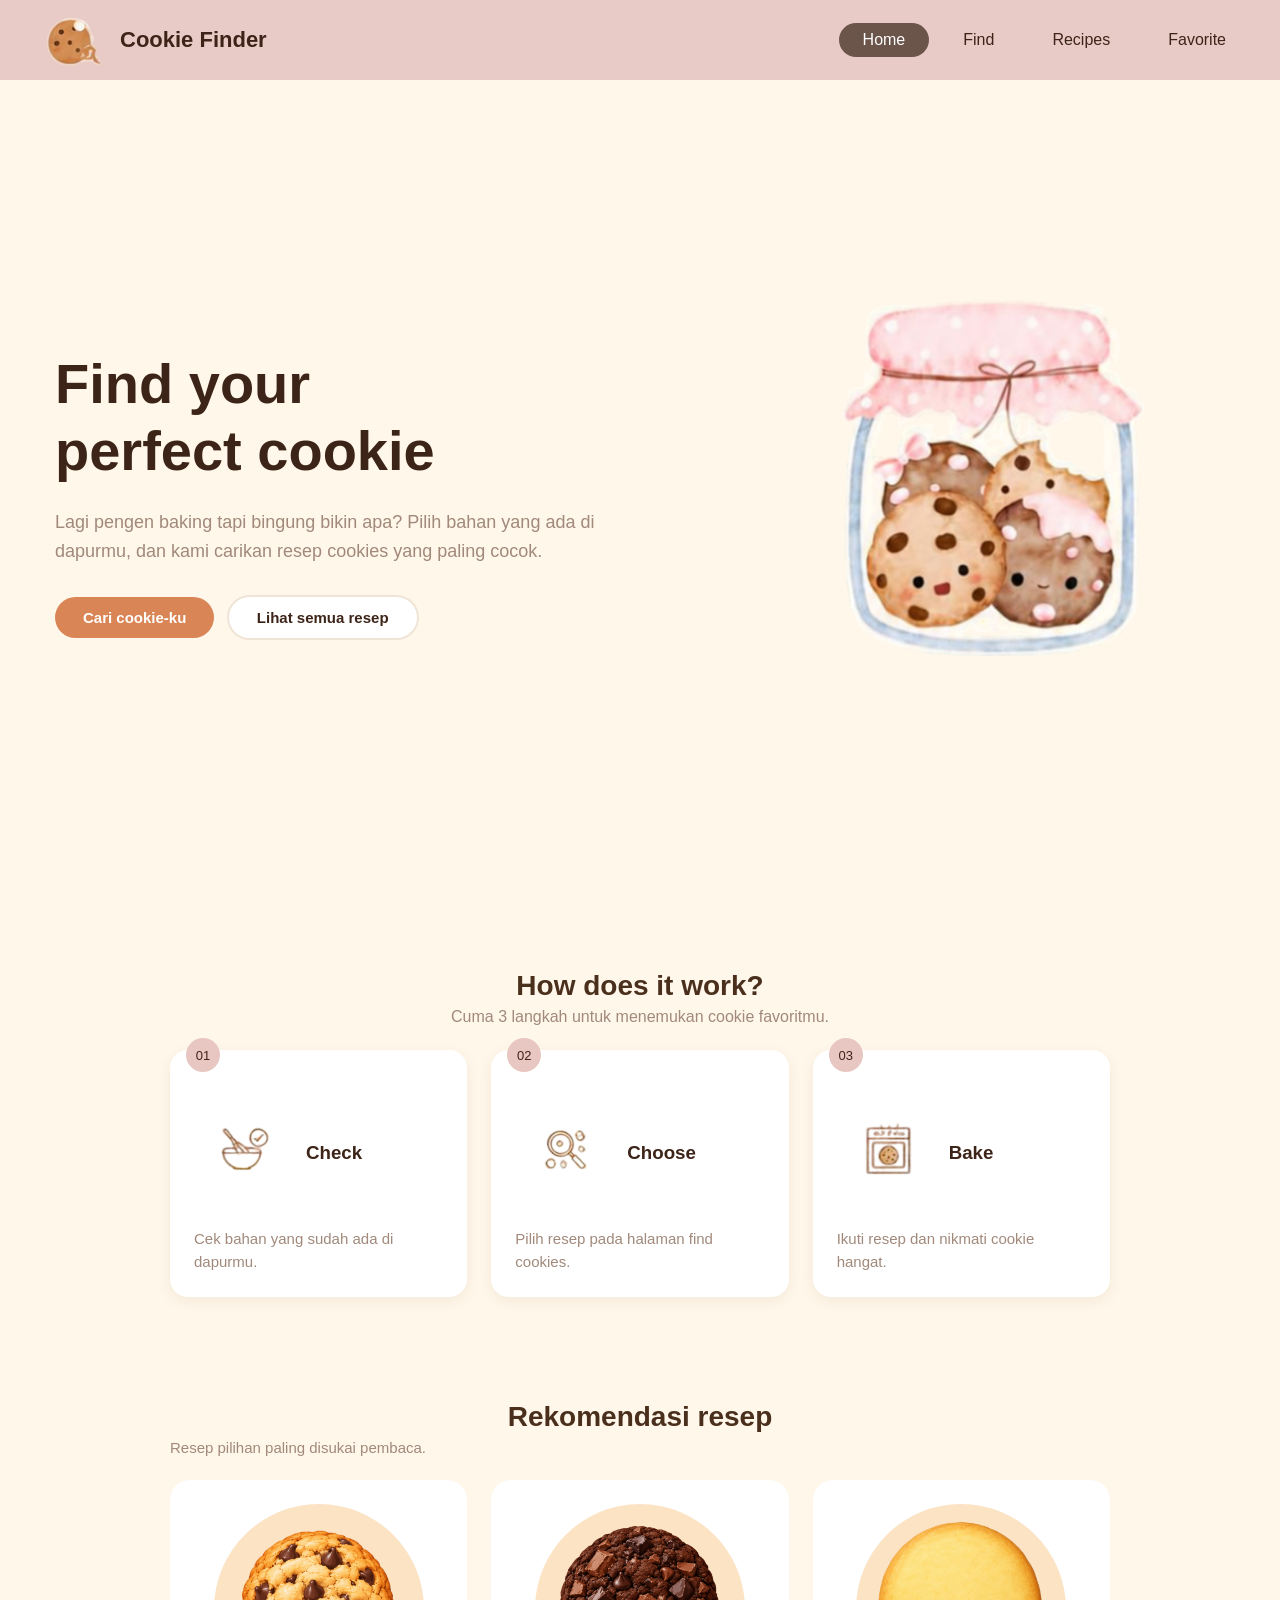
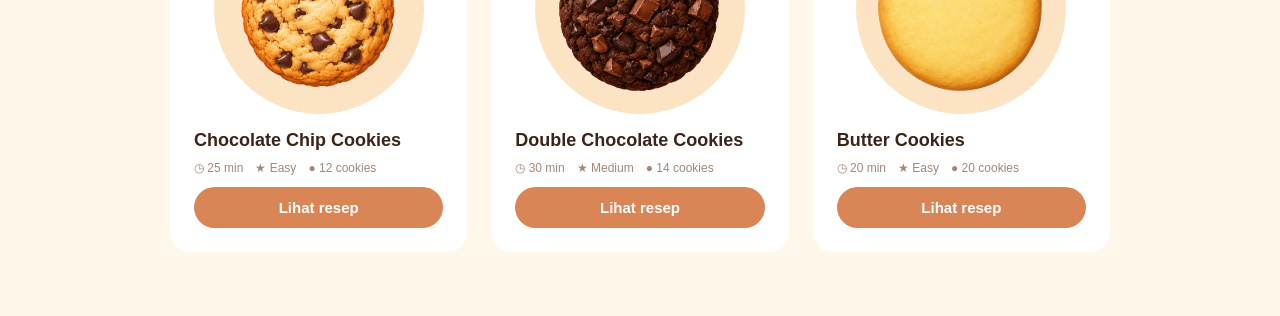
==== index.html @ 4f570fc7 "Rename home.html to index.html" ====
<!DOCTYPE html>
<html lang="id">
<head>
    <meta charset="UTF-8">
    <meta name="viewport" content="width=device-width, initial-scale=1">
    <title>Home - Cookie Finder</title>
    <link rel="stylesheet" href="style.css">
</head>
<body data-halaman="home">
<!-- Navigasi -->
<header class="navbar">
    <a class="brand" href="index.html"><img src="gambar/logo.png" alt=""><span>Cookie Finder</span></a>
    <nav>
        <a href="index.html" class="aktif">Home</a>
        <a href="find.html">Find</a>
        <a href="recipes.html">Recipes</a>
        <a href="favorite.html">Favorite</a>
    </nav>
</header>
 
<!-- Hero -->
<section class="hero">
    <div class="hero-teks">
        <h1>Find your<br>perfect cookie</h1>
        <p>Lagi pengen baking tapi bingung bikin apa? Pilih bahan yang ada di dapurmu, dan kami carikan resep cookies yang paling cocok.</p>
        <a class="btn" href="find.html">Cari cookie-ku</a>
        <a class="btn btn-putih" href="recipes.html">Lihat semua resep</a>
    </div>
    <img src="gambar/hero - toples.png" alt="Toples cookies">
</section>
 
<!-- How does it work -->
<section class="bagian">
    <h2 class="judul-tengah">How does it work?</h2>
    <p class="sub-tengah">Cuma 3 langkah untuk menemukan cookie favoritmu.</p>
    <div class="grid-3">
        <div class="langkah-box"><span class="no">01</span><div class="baris"><img src="gambar/ikon-check.png" alt=""><h3>Check</h3></div><p>Cek bahan yang sudah ada di dapurmu.</p></div>
        <div class="langkah-box"><span class="no">02</span><div class="baris"><img src="gambar/ikon-choose.png" alt=""><h3>Choose</h3></div><p>Pilih resep pada halaman find cookies.</p></div>
        <div class="langkah-box"><span class="no">03</span><div class="baris"><img src="gambar/ikon-bake.png" alt=""><h3>Bake</h3></div><p>Ikuti resep dan nikmati cookie hangat.</p></div>
    </div>
</section>
 
<!-- Rekomendasi -->
<section class="bagian">
    <h2>Rekomendasi resep</h2>
    <p class="sub">Resep pilihan paling disukai pembaca.</p>
    <div class="grid-3" id="rekomendasi"></div>
</section>
 
<script src="script.js"></script>
</body>
</html>
---- style.css ----
*{
    margin:0;
    padding:0;
    box-sizing:border-box;
    font-family: 'Poppins', sans-serif;
 }
 
.login-section {
    display:flex;
    justify-content:center;
    align-items:center;
    height:100vh;
    width:100%;
    background:#fff3dc;
}

.login-box {
    position:relative;
    width:400px;
    height: 450px;
    background:#fffaf3;
    border: 2px solid #c98650;
    border-radius: 20px;
    display:flex;
    justify-content:center;
    align-items:center;
    backdrop-filter:blur(10px);
}
 
 h2 { 
    font-size: 2em;
    color: #4a2f1d;
    text-align: center;
 }

 .input-box {
    position:relative;
    width: 310px;
    border-bottom: 2px solid #c98650;
    margin-bottom: 30px;
 }

 .input-box label {
        position:absolute;
        top: 50%;
        left: 5px;
        transform: translateY(-50%);
        color:#4a2f1d;
        font-size: 1em;
        pointer-events:none;
        transition: .5s;
    }
.input-box input:focus ~ label,
    .input-box input:valid ~ label {
        top:-5px;
        color:#c98650;
        font-size: 0.8em;
    }
 .input-box input {
    width: 100%;
    height: 50px;
    background: transparent;
    border: none;
    outline: none;
    font-size: 1em;
    color:#4a2f1d;
    padding: 0 35px 0 5px;
 }   

 .remember-forgot {
    display:flex;
    justify-content:space-between;
    margin: -15px 0 15px;
    font-size: 0.9em;
    color:#4a2f1d;
 }

 .remember-forgot label input {
    margin-right: 3px;
 }

 .remember-forgot a {
    color:#c98650;
    text-decoration:none;
 }

 .remember-forgot a:hover {
    text-decoration:underline;
 }

 button {
    width: 100%;
    height: 50px;
    border: none;
    background:#c98650;
    border-radius: 40px;
    font-size: 1em;
    color:#fff;
    font-weight: 600;
    cursor:pointer;
    outline:none;
 }

 .register-link {
    text-align:center;
    margin: 30px 0 10px;
    font-size: 0.9em;
    color:#4a2f1d;
 }

 .register-link a {
    color:#c98650;
    text-decoration:none;
    font-weight: 600;
 }

 .register-link a:hover {
    text-decoration:underline;
 }

 @import url('https://fonts.googleapis.com/css2?family=Poppins:wght@400;500;600;700&display=swap');

* { margin: 0; padding: 0; box-sizing: border-box; font-family: 'Poppins', Verdana, sans-serif; }

:root {
    --bg: #fff7ea;
    --nav: #e8cbc6;
    --coklat: #3d2418;
    --coklat2: #7a5545;
    --aksen: #d98555;
    --abu: #a1897b;
    --pink: #e8c6c2;
}

body { background: var(--bg); color: var(--coklat); min-height: 100vh; }
[hidden] { display: none !important; }

/* ===== Navbar ===== */
.navbar {
    background: var(--nav);
    height: 80px;
    padding: 0 30px;
    display: flex;
    align-items: center;
    justify-content: space-between;
    position: sticky;
    top: 0;
    z-index: 10;
}
.brand { display: flex; align-items: center; gap: 10px; text-decoration: none; color: var(--coklat); font-size: 22px; font-weight: 700; }
.brand img { height: 120px; }
.navbar nav { display: flex; gap: 10px; }
.navbar nav a { text-decoration: none; color: var(--coklat); padding: 8px 24px; border-radius: 50px; font-weight: 500; }
.navbar nav a.aktif { background: #6b5449; color: white; }

/* ===== Layout umum ===== */
.bagian { max-width: 1000px; margin: 0 auto; padding: 40px 30px; }
h1 { font-size: 36px; font-weight: 700; line-height: 1.2; }
h2 { font-size: 28px; font-weight: 700; }
.sub { color: var(--abu); font-size: 15px; margin-top: 6px; }
.tengah, .judul-tengah, .sub-tengah { text-align: center; }
.judul-tengah { margin-top: 20px; }
.sub-tengah { color: var(--abu); margin: 6px 0 24px; }
.kanan { text-align: right; margin-top: 30px; }
.grid-3 { display: grid; grid-template-columns: repeat(3, 1fr); gap: 24px; margin: 24px 0; }
.grid-2 { display: grid; grid-template-columns: 1fr 1fr; gap: 24px; margin: 24px 0 30px; }
.kosong { grid-column: 1 / -1; text-align: center; color: var(--abu); padding: 30px; }

/* ===== Tombol ===== */
.btn {
    display: inline-block;
    background: var(--aksen);
    color: white;
    border: none;
    border-radius: 50px;
    padding: 12px 28px;
    font-weight: 600;
    font-size: 15px;
    text-decoration: none;
    cursor: pointer;
    text-align: center;
}
.btn:hover { filter: brightness(0.95); }
.btn-putih { background: white; color: var(--coklat); border: 2px solid #f0e4d6; }
.btn-pink { background: #ffd6d6; color: var(--coklat); }
.btn-pink-soft { background: #f6e3dc; color: var(--coklat2); }
.btn-coklat { background: #7a5545; }
.btn.kecil { padding: 8px 20px; font-size: 14px; }
.tautan { background: none; border: none; color: var(--coklat2); cursor: pointer; font-size: 14px; }

/* ===== Home ===== */
.hero { max-width: 1250px; margin: 0 auto; padding: 70px 40px; display: flex; align-items: center; justify-content: space-between; gap: 48px; }
.hero-teks { max-width: 560px; }
.hero h1 { font-size: 56px; }
.hero-teks p { color: var(--abu); margin: 24px 0 30px; line-height: 1.6; font-size: 18px; }
.hero-teks .btn { margin-right: 8px; }
.hero img { width: 460px; max-width: 48%; }

/* --- Check, Choose, Bake --- */
.langkah-box { background: white; border-radius: 18px; padding: 28px 24px 24px; position: relative; box-shadow: 0 4px 14px rgba(120, 80, 50, 0.08); }
.langkah-box .no { position: absolute; top: -12px; left: 16px; background: var(--pink); color: var(--coklat); width: 34px; height: 34px; border-radius: 50%; display: grid; place-items: center; font-size: 13px; }
.langkah-box .baris { display: flex; align-items: center; justify-content: flex-start; gap: 12px; }
.langkah-box img { width: 150px; height: 150px; flex: 0 0 84px; margin: 0; object-fit: contain; }
.langkah-box .baris h3 { margin: 0; text-align: left; }
.langkah-box p { color: var(--abu); font-size: 15px; line-height: 1.5; }

/* ===== Kartu resep ===== */
.kartu { background: white; border-radius: 20px; padding: 24px; position: relative; display: flex; flex-direction: column; }
.lingkaran { background-color: #fbe3c4; border-radius: 50%; width: 210px; height: 210px; flex: 0 0 auto; margin: 0 auto 16px; position: relative; overflow: hidden; }
.lingkaran img { position: absolute; inset: 0; margin: auto; width: 78%; height: 78%; object-fit: contain; }
.kartu .lingkaran img { transform: scale(2.55); transform-origin: center; }
.lingkaran.besar { width: 200px; height: 200px; flex-shrink: 0; margin: 0; }
.lingkaran.besar img { width: 180px; height: 180px; }
.kartu h3 { font-size: 18px; margin-bottom: 10px; }
.meta { display: flex; gap: 12px; font-size: 12px; color: var(--abu); margin-bottom: 12px; flex-wrap: wrap; }
.desk { color: var(--abu); font-size: 14px; line-height: 1.5; margin-bottom: 16px; }
.kartu .btn { margin-top: auto; }
.badge-match { position: absolute; top: 18px; left: 18px; background: #f0cc94; color: #7a4a2a; font-size: 13px; font-weight: 700; padding: 4px 12px; border-radius: 50px; }
.hati { position: absolute; top: 18px; right: 18px; width: 38px; height: 38px; border-radius: 50%; border: none; background: #f6e3dc; color: #c76b86; font-size: 20px; cursor: pointer; }
.hati.on { background: #f6d3dc; }
.cocok { margin-bottom: 16px; font-size: 14px; }
.cocok p { color: var(--abu); margin-top: 6px; line-height: 1.6; padding: 0; }
.ok { color: var(--abu); }
.kurang { color: #f33; }

/* ===== Find ===== */
/* --- Bahan dan topping --- */
.label { color: var(--abu); font-weight: 500; margin: 26px 0 10px; }
.baris-bahan { display: grid; grid-template-columns: repeat(5, 1fr); gap: 16px; }
.bahan { width: 100%; height: 150px; background: white; border: 2px solid transparent; border-radius: 14px; padding: 8px; display: flex; flex-direction: column; align-items: center; justify-content: center; gap: 10px; cursor: pointer; color: var(--abu); font-size: 14px; font-weight: 500; transition: background 0.15s, border-color 0.15s; }
.bahan img { width: 100px; height: 100px; object-fit: contain; transform: translateY(5px); }
.bahan:hover { border-color: var(--pink); }
.bahan.dipilih { background: var(--pink); border-color: var(--pink); color: var(--coklat); }
.bahan:focus-visible { outline: 3px solid var(--aksen); outline-offset: 2px; }
.bar-pilih { background: white; border-radius: 14px; padding: 16px 24px; margin-top: 28px; display: flex; justify-content: space-between; align-items: center; flex-wrap: wrap; gap: 12px; }
.bar-pilih p { color: var(--abu); font-size: 14px; }
.aksi { display: flex; gap: 8px; }
.chip-wrap { display: flex; justify-content: center; gap: 10px; margin-bottom: 20px; }
.chip { background: #f0dccf; color: #7a4a3a; font-weight: 700; padding: 8px 22px; border-radius: 50px; font-size: 14px; }

/* ===== Detail resep ===== */
.panel { background: white; border-radius: 22px; padding: 30px; }
.resep-head { display: flex; align-items: center; gap: 40px; }
.pil-wrap { display: flex; gap: 10px; flex-wrap: wrap; margin-top: 16px; }
.pil-wrap span { background: #f8e8dc; color: var(--coklat2); font-weight: 700; font-size: 13px; padding: 6px 16px; border-radius: 50px; }

.cek { list-style: none; margin-top: 20px; }
.cek li { margin-bottom: 20px; }
.cek label { display: flex; align-items: center; gap: 16px; cursor: pointer; }
.cek input { display: none; }
.kotak { width: 26px; height: 26px; border: 2px solid #e5cdbd; border-radius: 6px; background: #fff3e6; display: grid; place-items: center; color: var(--aksen); font-size: 18px; }
.cek input:checked + .kotak::after { content: '✓'; }

.garis { border-bottom: 2px solid #f0e0d8; padding-bottom: 12px; }
.no-langkah { display: block; color: var(--aksen); font-size: 14px; margin: 20px 0 14px; }
.langkah-isi { display: flex; align-items: center; gap: 16px; margin-bottom: 12px; }
.langkah-isi h3 { font-size: 22px; }
.ikon-bintang { background: #f2d4c4; color: var(--aksen); width: 46px; height: 46px; border-radius: 50%; display: grid; place-items: center; font-size: 22px; flex-shrink: 0; }
#l-isi { min-height: 70px; }
.nav-langkah { display: flex; justify-content: space-between; align-items: center; margin-top: 30px; }
.dots { display: flex; gap: 8px; }
.dots i { width: 8px; height: 8px; border-radius: 50%; background: #ecd9cd; }
.dots i.on { background: var(--aksen); }

/* ===== Responsif ===== */
@media (max-width: 800px) {
    .grid-3, .grid-2 { grid-template-columns: 1fr; }
    .baris-bahan { grid-template-columns: repeat(3, 1fr); }
    .hero, .resep-head { flex-direction: column; text-align: center; }
    .hero h1 { font-size: 46px; }
    .hero img { width: 380px; max-width: 75%; }
    .navbar { padding: 0 12px; }
    .navbar nav a { padding: 6px 10px; font-size: 13px; }
    .brand span { display: none; }
}

/* ===== Form tambah resep & hapus ===== */
.modal { position: fixed; inset: 0; background: rgba(61, 36, 24, 0.45); display: flex; justify-content: center; align-items: flex-start; overflow-y: auto; padding: 30px 16px; z-index: 20; }
.modal-isi { background: white; border-radius: 22px; padding: 30px; width: 100%; max-width: 480px; }
.modal-isi h2 { margin-bottom: 16px; }
.modal-isi label { display: block; font-size: 14px; font-weight: 500; color: var(--coklat2); margin-bottom: 14px; }
.modal-isi input[type="text"], .modal-isi input[type="number"], .modal-isi textarea { display: block; width: 100%; margin-top: 6px; padding: 10px 14px; border: 2px solid #f0e0d8; border-radius: 12px; background: #fffaf3; font-size: 14px; color: var(--coklat); resize: vertical; }
.modal-isi input[type="file"] { display: block; margin-top: 6px; font-size: 13px; }
.modal-isi input:focus, .modal-isi textarea:focus { outline: 2px solid var(--aksen); border-color: transparent; }
.preview { display: block; width: 140px; height: 140px; object-fit: contain; border-radius: 50%; background: #fdeed8; margin: 0 auto 16px; }
.modal-isi .aksi { justify-content: flex-end; margin-top: 8px; }
.btn-hapus { margin-top: 10px; background: none; border: 2px solid #f0c8c8; color: #c0392b; border-radius: 50px; padding: 8px; font-weight: 600; font-size: 14px; cursor: pointer; }
.btn-hapus:hover { background: #fdeaea; }

@media (max-width: 480px) {
    .baris-bahan { grid-template-columns: repeat(2, 1fr); }
}
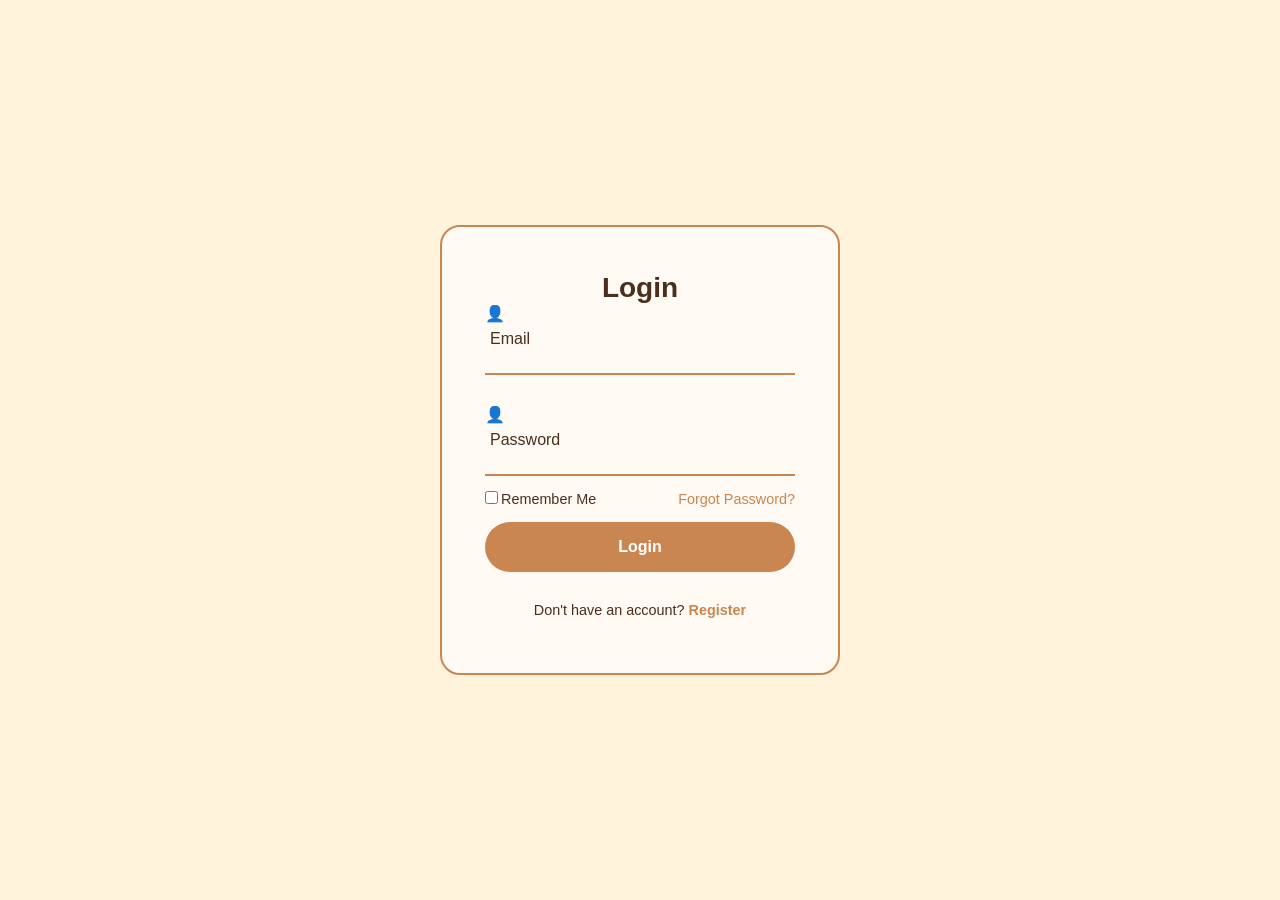
==== commit a2c0eae9: "Update and rename login.html to index.html" ====
--- a/index.html
+++ b/index.html
@@ -2,51 +2,91 @@
 <html lang="id">
 <head>
     <meta charset="UTF-8">
-    <meta name="viewport" content="width=device-width, initial-scale=1">
-    <title>Home - Cookie Finder</title>
+    <meta http-equiv="X-UA-Compatible" content="IE=edge">
+    <meta name="viewport" content="width=device-width, initial-scale=1.0">
+    <title>Login</title>
     <link rel="stylesheet" href="style.css">
 </head>
-<body data-halaman="home">
-<!-- Navigasi -->
-<header class="navbar">
-    <a class="brand" href="index.html"><img src="gambar/logo.png" alt=""><span>Cookie Finder</span></a>
-    <nav>
-        <a href="index.html" class="aktif">Home</a>
-        <a href="find.html">Find</a>
-        <a href="recipes.html">Recipes</a>
-        <a href="favorite.html">Favorite</a>
-    </nav>
-</header>
+
+<body>
+    <section class="login-section">
+    <div class="login-box">
+        <form id="form-login" action="home.html">
+            <h2>Login</h2>
+            <div class="input-box">
+                <span class="icon">👤</span>
+                <input type="email" id="l-email" required>
+                <label>Email</label>
+            </div>
+            <div class="input-box">
+               <span class="icon">👤</span>
+                <input type="password" id="l-pass" required>
+                <label>Password</label> 
+            </div>
+            <p class="pesan" style="font-size:14px; margin:10px 0; text-align:center;"></p>
+            <div class="remember-forgot">
+                <label><input type="checkbox">Remember Me</label>
+                <a href="#" id="ke-lupa">Forgot Password?</a>
+            </div>
+            <button type="submit">Login</button>
+            <div class="register-link">
+                <p>Don't have an account? <a href="#" id="ke-register">Register</a></p>
+            </div>
+        </form>
+
+        <!-- ===== FORM REGISTER ===== -->
+        <form id="form-register" style="display:none;">
+            <h2>Register</h2>
+            <div class="input-box">
+                <span class="icon">👤</span>
+                <input type="text" id="r-nama" required>
+                <label>Nama</label>
+            </div>
+            <div class="input-box">
+                <span class="icon">✉️</span>
+                <input type="email" id="r-email" required>
+                <label>Email</label>
+            </div>
+            <div class="input-box">
+                <span class="icon">🔒</span>
+                <input type="password" id="r-pass" required minlength="6">
+                <label>Password (min. 6 karakter)</label>
+            </div>
+            <div class="input-box">
+                <span class="icon">🔒</span>
+                <input type="password" id="r-pass2" required>
+                <label>Ulangi Password</label>
+            </div>
+            <p class="pesan" style="font-size:14px; margin:10px 0; text-align:center;"></p>
+            <button type="submit">Register</button>
+            <div class="register-link">
+                <p>Sudah punya akun? <a href="#" class="ke-login">Login</a></p>
+            </div>
+        </form>
  
-<!-- Hero -->
-<section class="hero">
-    <div class="hero-teks">
-        <h1>Find your<br>perfect cookie</h1>
-        <p>Lagi pengen baking tapi bingung bikin apa? Pilih bahan yang ada di dapurmu, dan kami carikan resep cookies yang paling cocok.</p>
-        <a class="btn" href="find.html">Cari cookie-ku</a>
-        <a class="btn btn-putih" href="recipes.html">Lihat semua resep</a>
+        <!-- ===== FORM LUPA PASSWORD ===== -->
+        <form id="form-lupa" style="display:none;">
+            <h2>Reset Password</h2>
+            <div class="input-box">
+                <span class="icon">✉️</span>
+                <input type="email" id="f-email" required>
+                <label>Email terdaftar</label>
+            </div>
+            <div class="input-box">
+                <span class="icon">🔒</span>
+                <input type="password" id="f-pass" required minlength="6">
+                <label>Password baru</label>
+            </div>
+            <p class="pesan" style="font-size:14px; margin:10px 0; text-align:center;"></p>
+            <button type="submit">Simpan password baru</button>
+            <div class="register-link">
+                <p><a href="#" class="ke-login">Kembali ke Login</a></p>
+            </div>
+        </form>
+ 
     </div>
-    <img src="gambar/hero - toples.png" alt="Toples cookies">
-</section>
+    </section>
  
-<!-- How does it work -->
-<section class="bagian">
-    <h2 class="judul-tengah">How does it work?</h2>
-    <p class="sub-tengah">Cuma 3 langkah untuk menemukan cookie favoritmu.</p>
-    <div class="grid-3">
-        <div class="langkah-box"><span class="no">01</span><div class="baris"><img src="gambar/ikon-check.png" alt=""><h3>Check</h3></div><p>Cek bahan yang sudah ada di dapurmu.</p></div>
-        <div class="langkah-box"><span class="no">02</span><div class="baris"><img src="gambar/ikon-choose.png" alt=""><h3>Choose</h3></div><p>Pilih resep pada halaman find cookies.</p></div>
-        <div class="langkah-box"><span class="no">03</span><div class="baris"><img src="gambar/ikon-bake.png" alt=""><h3>Bake</h3></div><p>Ikuti resep dan nikmati cookie hangat.</p></div>
-    </div>
-</section>
- 
-<!-- Rekomendasi -->
-<section class="bagian">
-    <h2>Rekomendasi resep</h2>
-    <p class="sub">Resep pilihan paling disukai pembaca.</p>
-    <div class="grid-3" id="rekomendasi"></div>
-</section>
- 
-<script src="script.js"></script>
+    <script src="login.js"></script>
 </body>
 </html>
